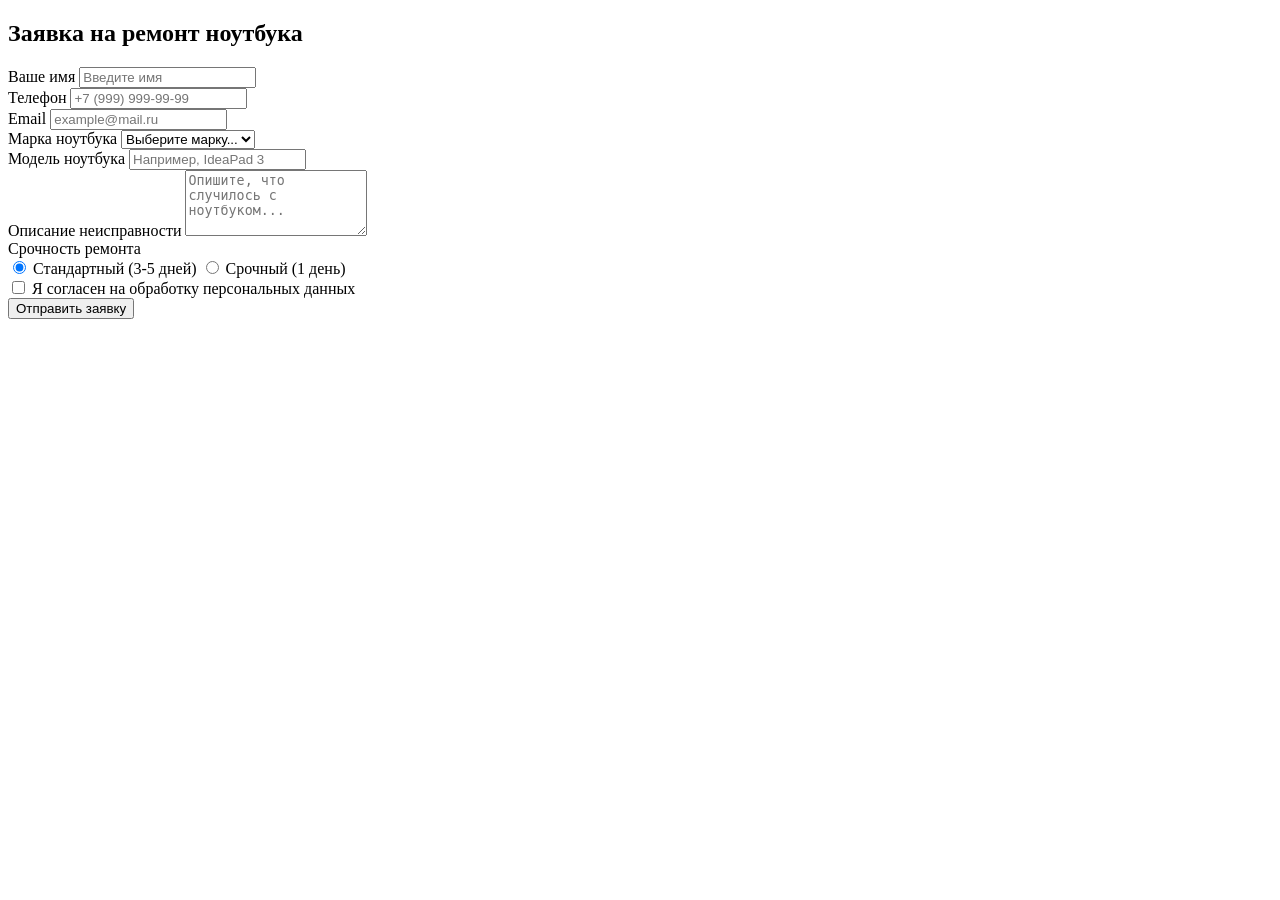
==== Lab3/index..html @ 37fe9003 "Add files via upload" ====
<!DOCTYPE html>
<html lang="ru">
<head>
    <meta charset="UTF-8">
    <meta name="viewport" content="width=device-width, initial-scale=1.0">
    <title>Заявка на ремонт ноутбука</title>
    <link rel="stylesheet" href="style.css">
</head>
<body>

    <div class="form-container">
        <h2>Заявка на ремонт ноутбука</h2>

        <form action="#" method="POST">

            <div class="form-group">
                <label for="name">Ваше имя</label>
                <input type="text" id="name" name="name" placeholder="Введите имя" required>
            </div>

            <div class="form-group">
                <label for="phone">Телефон</label>
                <input type="tel" id="phone" name="phone" placeholder="+7 (999) 999-99-99" required>
            </div>

            <div class="form-group">
                <label for="email">Email</label>
                <input type="email" id="email" name="email" placeholder="example@mail.ru" required>
            </div>

            <div class="form-group">
                <label for="brand">Марка ноутбука</label>
                <select id="brand" name="brand" required>
                    <option value="">Выберите марку...</option>
                    <option value="asus">ASUS</option>
                    <option value="acer">Acer</option>
                    <option value="lenovo">Lenovo</option>
                    <option value="hp">HP</option>
                    <option value="apple">Apple</option>
                    <option value="other">Другая</option>
                </select>
            </div>

            <div class="form-group">
                <label for="model">Модель ноутбука</label>
                <input type="text" id="model" name="model" placeholder="Например, IdeaPad 3" required>
            </div>

            <div class="form-group">
                <label for="problem">Описание неисправности</label>
                <textarea id="problem" name="problem" rows="4" placeholder="Опишите, что случилось с ноутбуком..." required></textarea>
            </div>

            <div class="form-group radio-group">
                <span class="label-text">Срочность ремонта</span>
                <div class="radio-options">
                    <label>
                        <input type="radio" name="urgency" value="standard" checked> Стандартный (3-5 дней)
                    </label>
                    <label>
                        <input type="radio" name="urgency" value="urgent"> Срочный (1 день)
                    </label>
                </div>
            </div>

            <div class="form-group checkbox-group">
                <label>
                    <input type="checkbox" name="agreement" required>
                    Я согласен на обработку персональных данных
                </label>
            </div>

            <button type="submit" class="submit-btn">Отправить заявку</button>

        </form>
    </div>

</body>
</html>
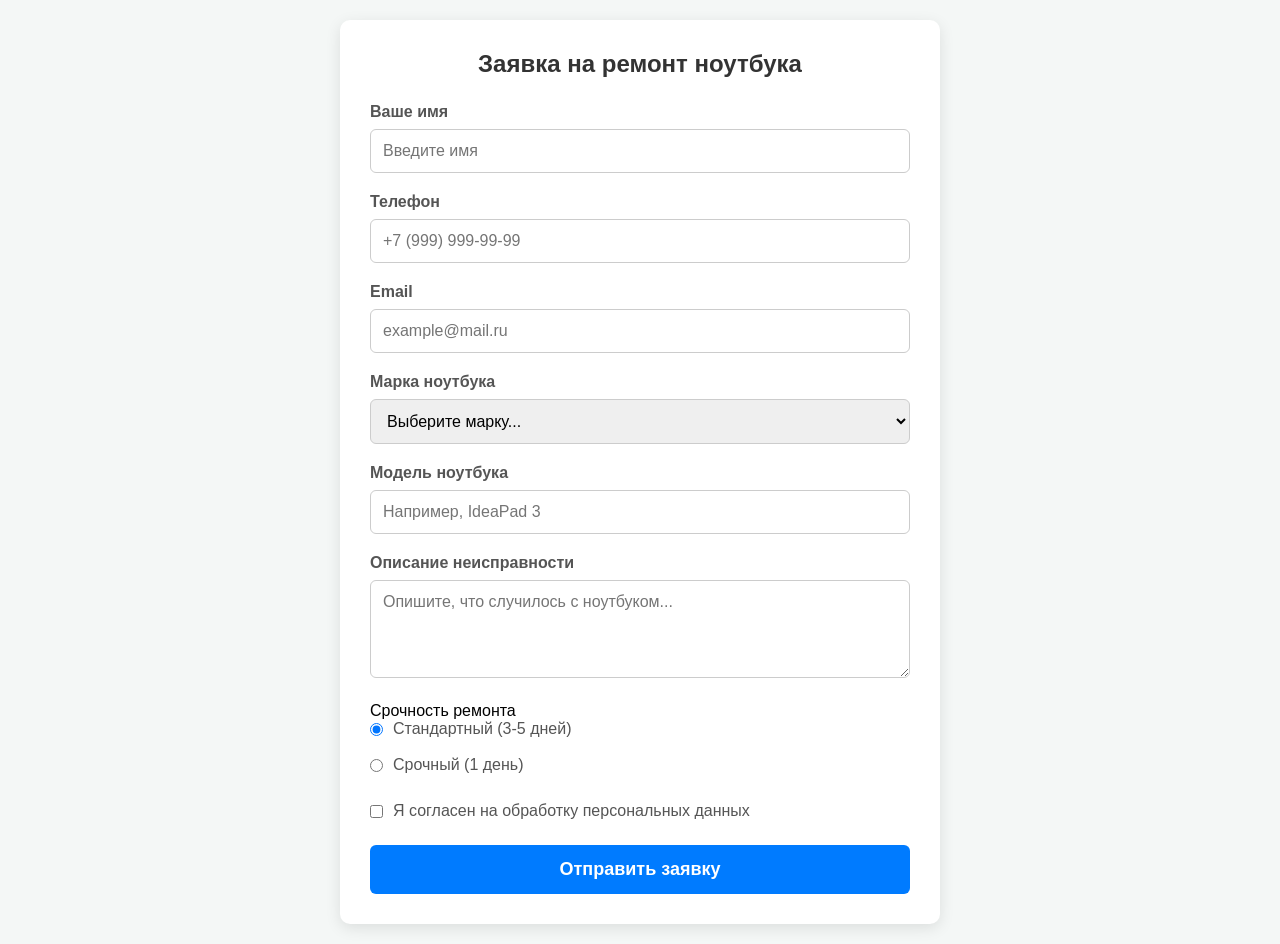
==== commit 4a4349c4: "Update index..html" ====
--- a/Lab3/index..html
+++ b/Lab3/index..html
@@ -4,7 +4,7 @@
     <meta charset="UTF-8">
     <meta name="viewport" content="width=device-width, initial-scale=1.0">
     <title>Заявка на ремонт ноутбука</title>
-    <link rel="stylesheet" href="style.css">
+    <link rel="stylesheet" href="style..css">
 </head>
 <body>
 
@@ -76,4 +76,5 @@
     </div>
 
 </body>
-</html>+</html>
+</html>
--- a/Lab3/style..css
+++ b/Lab3/style..css
@@ -0,0 +1,125 @@
+* {
+    box-sizing: border-box;
+    margin: 0;
+    padding: 0;
+}
+
+body {
+    font-family: 'Segoe UI', Tahoma, Geneva, Verdana, sans-serif;
+    background-color: #f4f7f6;
+    display: flex;
+    justify-content: center;
+    align-items: center;
+    min-height: 100vh;
+    padding: 20px;
+}
+
+.form-container {
+    background: #ffffff;
+    padding: 30px;
+    border-radius: 10px;
+    box-shadow: 0 4px 15px rgba(0,0,0,0.1);
+    width: 100%;
+    max-width: 600px;
+}
+
+h2 {
+    text-align: center;
+    margin-bottom: 25px;
+    color: #333;
+}
+
+.form-group {
+    margin-bottom: 20px;
+}
+
+.form-group label {
+    display: block;
+    margin-bottom: 8px;
+    font-weight: 600;
+    color: #555;
+}
+
+input[type="text"],
+input[type="tel"],
+input[type="email"],
+select,
+textarea {
+    width: 100%;
+    padding: 12px;
+    border: 1px solid #ccc;
+    border-radius: 6px;
+    font-size: 16px;
+    transition: border-color 0.3s;
+    font-family: inherit;
+}
+
+input:focus, select:focus, textarea:focus {
+    outline: none;
+    border-color: #007bff;
+    box-shadow: 0 0 5px rgba(0, 123, 255, 0.3);
+}
+
+.radio-options {
+    display: flex;
+    flex-direction: column;
+    gap: 10px;
+}
+
+.radio-options label, .checkbox-group label {
+    font-weight: normal;
+    display: flex;
+    align-items: center;
+    gap: 10px;
+    cursor: pointer;
+}
+
+.checkbox-group {
+    margin-top: 15px;
+    margin-bottom: 25px;
+}
+
+.submit-btn {
+    width: 100%;
+    padding: 14px;
+    background-color: #007bff;
+    color: white;
+    border: none;
+    border-radius: 6px;
+    font-size: 18px;
+    font-weight: bold;
+    cursor: pointer;
+    transition: background-color 0.3s;
+}
+
+.submit-btn:hover {
+    background-color: #0056b3;
+}
+
+@media (max-width: 768px) {
+
+    .form-group > label {
+        display: none;
+    }
+
+    ::placeholder {
+        color: #999;
+        opacity: 1;
+    }
+
+    .form-container {
+        padding: 20px;
+    }
+
+    h2 {
+        font-size: 20px;
+    }
+
+    input[type="text"],
+    input[type="tel"],
+    input[type="email"],
+    select,
+    textarea {
+        padding: 14px;
+    }
+}
